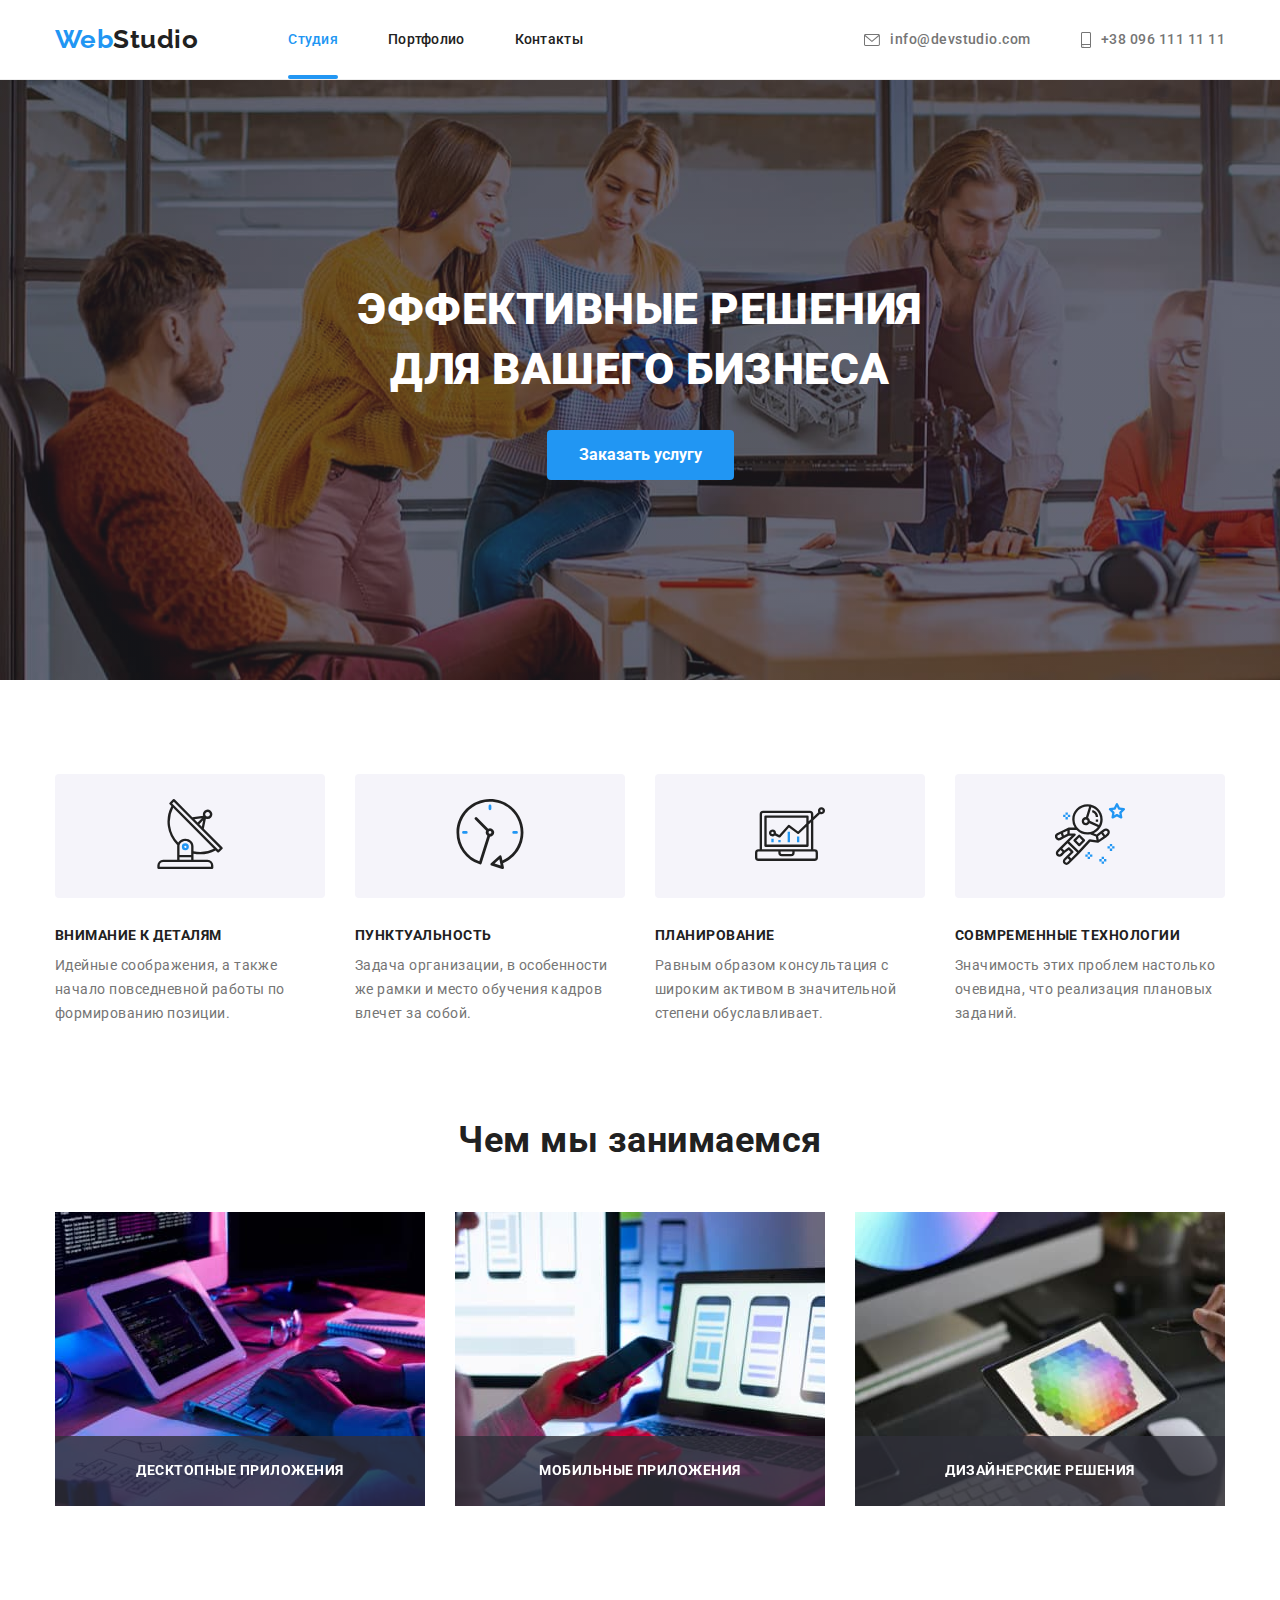
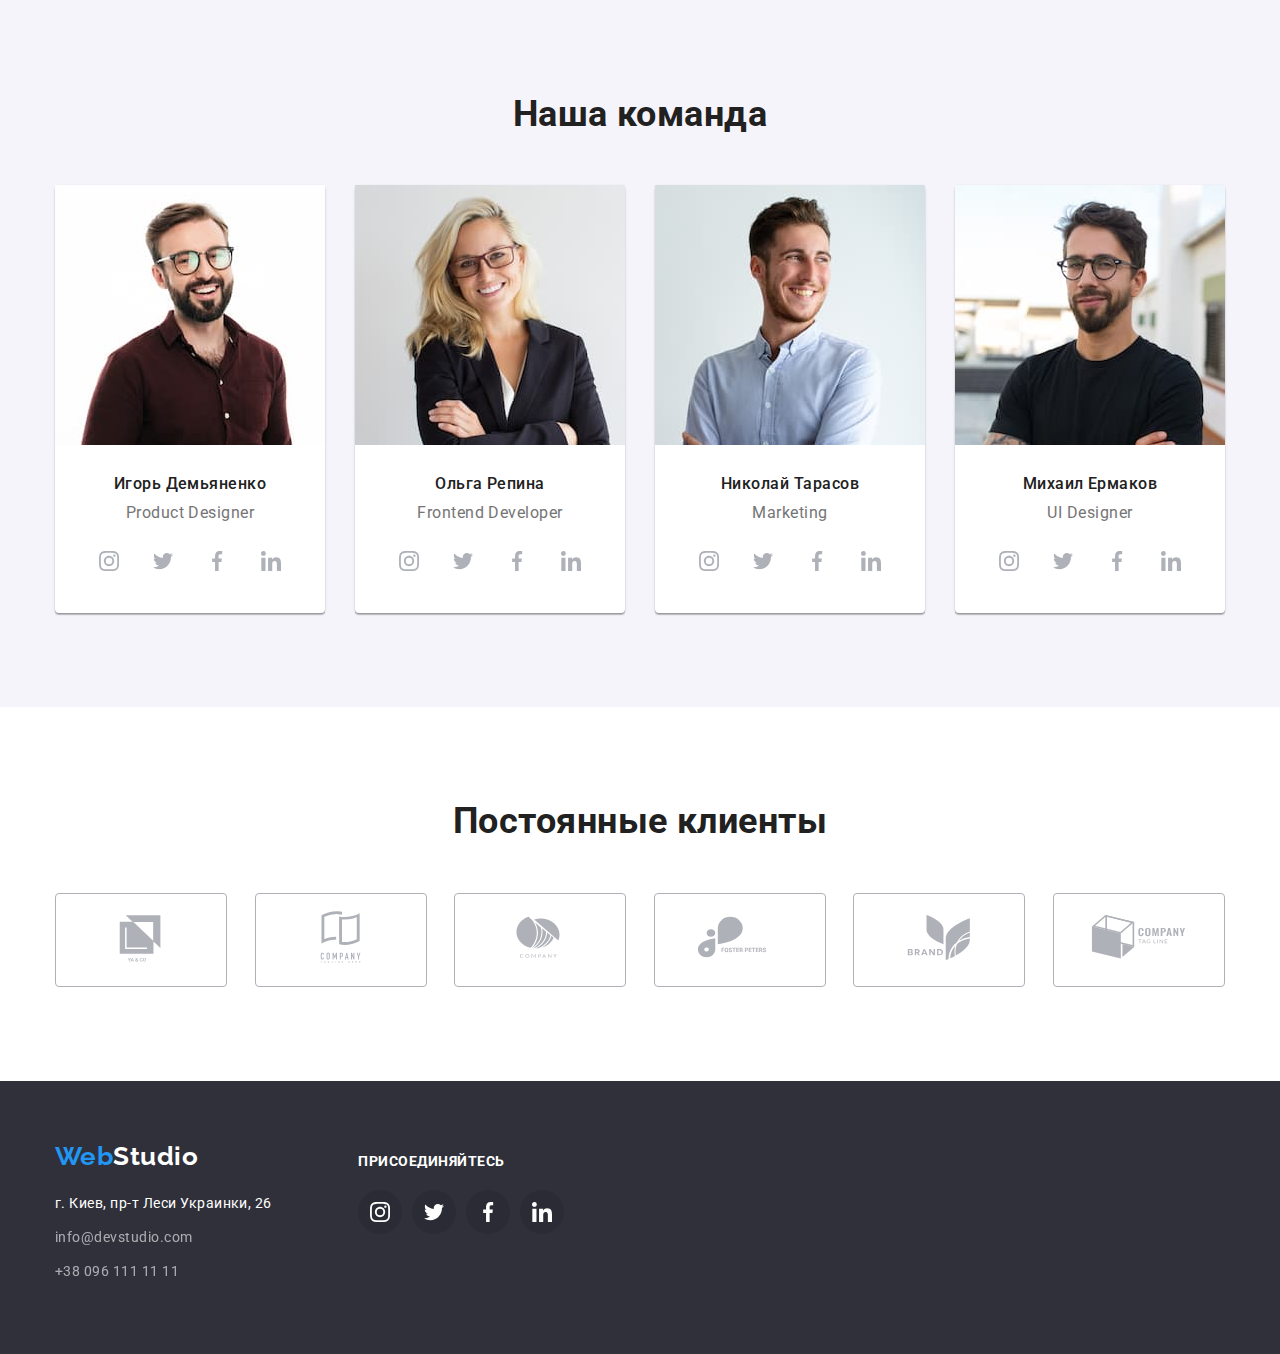
==== index.html @ bab75b51 "first save" ====
<!DOCTYPE html>
<html lang="en">
  <head>
    <meta charset="UTF-8" />
    <meta http-equiv="X-UA-Compatible" content="IE=edge" />
    <meta name="viewport" content="width=device-width, initial-scale=1.0" />
    <title>WebStudio</title>
    <link
      rel="stylesheet"
      href="https://cdnjs.cloudflare.com/ajax/libs/modern-normalize/1.0.0/modern-normalize.css"
    />
    <link rel="preconnect" href="https://fonts.gstatic.com" />
    <link
      href="https://fonts.googleapis.com/css2?family=Raleway:wght@700&family=Roboto:wght@400;500;700;900&display=swap"
      rel="stylesheet"
    />
    <link rel="stylesheet" href="./css/styles.css" />
  </head>

  <body>
    <!--головна частина-->
    <header class="header-line">
      <div class="container main-menu">
        <a class="logo" href="#"><span class="web">Web</span>Studio</a>
        <nav class="menu">
          <ul class="list">
            <li class="item">
              <a href="./index.html" class="link active">Студия</a>
            </li>
            <li class="item">
              <a href="./portfolio.html" class="link">Портфолио</a>
            </li>
            <li class="item"><a href="#" class="link">Контакты</a></li>
          </ul>
        </nav>
        <div class="auth-menu">
          <ul class="list">
            <li class="item contact-icon">
              <a href="mailto:info@devstudio.com" class="contacts">
                <svg class="mail-icon">
                <use href="./img/icons.svg#mail"></use>
              </svg>
                info@devstudio.com</a
              >
            </li>
            <li class="item contact-icon">
              <a href="tel:+380961111111" class="contacts">
                <svg class="phone-icon">
                <use href="./img/icons.svg#smartphone"></use>
              </svg>
                +38 096 111 11 11</a
              >
            </li>
          </ul>
        </div>
      </div>
    </header>
    <!--основний блок-->
    <main>
      <section class="business">
        <div class="container ">
          <h1 class="business-title">
            Эффективные решения<br />для вашего бизнеса
          </h1>
          <button data-modal-open type="button" class="button">Заказать услугу</button>
          <div class="backdrop is-hidden" data-modal>
            <div class="modal">
              <button data-modal-close class="modal-button">
              <svg class="modal-icon">
                <use href="./img/icons.svg#icon-close"></use>
              </svg>
            </button>
            </div>
          </div>
        </div>
      </section>
      <section class="section specifics">
        <div class="container">
          <ul class="list">
            <li class="item">
              <div class="specifics-block">
                <svg class="specifics-icon">
                  <use href="./img/icons.svg#antenna-1"></use>
                </svg>
              </div>
              <h3 class="specifics-title">Внимание к деталям</h3>
              <p class="specifics-subtext">
                Идейные соображения, а также начало повседневной работы по
                формированию позиции.
              </p>
            </li>
            <li class="item">
              <div class="specifics-block">
                <svg class="specifics-icon">
                  <use href="./img/icons.svg#clock-1"></use>
                </svg>
              </div>
              <h3 class="specifics-title">Пунктуальность</h3>
              <p class="specifics-subtext">
                Задача организации, в особенности же рамки и место обучения
                кадров влечет за собой.
              </p>
            </li>
            <li class="item">
              <div class="specifics-block">
                <svg class="specifics-icon">
                  <use href="./img/icons.svg#diagram-1"></use>
                </svg>
              </div>
              <h3 class="specifics-title">Планирование</h3>
              <p class="specifics-subtext">
                Равным образом консультация с широким активом в значительной
                степени обуславливает.
              </p>
            </li>
            <li class="item">
              <div class="specifics-block">
                <svg class="specifics-icon">
                  <use href="./img/icons.svg#astronaut1"></use>
                </svg>
              </div>
              <h3 class="specifics-title">Совмременные технологии</h3>
              <p class="specifics-subtext">
                Значимость этих проблем настолько очевидна, что реализация
                плановых заданий.
              </p>
            </li>
          </ul>
        </div>
      </section>
      <!-- Чем занимаемся -->
      <section class="section">
        <div class="container">
          <h2 class="subhead">Чем мы занимаемся</h2>
          <ul class="list activity">
            <li class="item activity-block">
              <a href="#" class="link ">
                <img src="./img/studio/img.jpg" alt="pc" width="370" />
                <p class="activity-content">Десктопные приложения</p>
              </a>
            </li>
            <li class="item activity-block">
              <a href="#"
                ><img src="./img/studio/img(1).jpg" alt="smart" width="370" />
                <p class="activity-content">Мобильные приложения</p>
              </a>
            </li>
            <li class="item activity-block">
              <a href="#"
                ><img src="./img/studio/img(2).jpg" alt="ipad" width="370" />
                <p class="activity-content">Дизайнерские решения</p>
              </a>
            </li>
          </ul>
        </div>
      </section>
      <!--команда-->
      <section class="section team">
        <div class="container">
          <h2 class="subhead">Наша команда</h2>
          <ul class="list">
            <li class="item">
              <img
                src="./img/studio/gosha.jpg"
                alt="Игорь Демьяненко"
                width="270"
              />
              <h3 class="name-player">Игорь Демьяненко</h3>
              <p class="profession">Product Designer</p>
              <ul class="list team-network">
                <li class="player-network">
                  <a href="#" class="link-icon">
                    <svg class="icon-network">
                      <use href="./img/icons.svg#instagram"></use>
                    </svg>
                  </a>
                </li>
                <li class="player-network">
                  <a href="#" class="link-icon">
                    <svg class="icon-network">
                      <use href="./img/icons.svg#twitter"></use>
                    </svg>
                  </a>
                </li>
                <li class="player-network">
                  <a href="#" class="link-icon">
                    <svg class="icon-network">
                      <use href="./img/icons.svg#facebook"></use>
                    </svg>
                  </a>
                </li>
                <li class="player-network">
                  <a href="#" class="link-icon">
                    <svg class="icon-network">
                      <use href="./img/icons.svg#linkedin"></use>
                    </svg>
                    </a>
                </li>
              </ul>
            </li>
            <li class="item">
              <img src="./img/studio/olga.jpg" alt="Ольга Репина" width="270" />
              <h3 class="name-player">Ольга Репина</h3>
              <p class="profession">Frontend Developer</p>
              <ul class="list team-network">
                <li class="player-network">
                  <a href="#" class="link-icon">
                    <svg class="icon-network">
                      <use href="./img/icons.svg#instagram"></use>
                    </svg>
                  </a>
                </li>
                <li class="player-network">
                  <a href="#" class="link-icon">
                    <svg class="icon-network">
                      <use href="./img/icons.svg#twitter"></use>
                    </svg>
                  </a>
                </li>
                <li class="player-network">
                  <a href="#" class="link-icon">
                    <svg class="icon-network">
                      <use href="./img/icons.svg#facebook"></use>
                    </svg>
                  </a>
                </li>
                <li class="player-network">
                  <a href="#" class="link-icon">
                    <svg class="icon-network">
                      <use href="./img/icons.svg#linkedin"></use>
                    </svg>
                    </a>
                </li>
              </ul>
            </li>
            <li class="item">
              <img
                src="./img/studio/nikolay.jpg"
                alt="Николай Тарасов"
                width="270"
              />
              <h3 class="name-player">Николай Тарасов</h3>
              <p class="profession">Marketing</p>
              <ul class="list team-network">
                <li class="player-network">
                  <a href="#" class="link-icon">
                    <svg class="icon-network">
                      <use href="./img/icons.svg#instagram"></use>
                    </svg>
                  </a>
                </li>
                <li class="player-network">
                  <a href="#" class="link-icon">
                    <svg class="icon-network">
                      <use href="./img/icons.svg#twitter"></use>
                    </svg>
                  </a>
                </li>
                <li class="player-network">
                  <a href="#" class="link-icon">
                    <svg class="icon-network">
                      <use href="./img/icons.svg#facebook"></use>
                    </svg>
                  </a>
                </li>
                <li class="player-network">
                  <a href="#" class="link-icon">
                    <svg class="icon-network">
                      <use href="./img/icons.svg#linkedin"></use>
                    </svg>
                    </a>
                </li>
              </ul>
            </li>
            <li class="item">
              <img
                src="./img/studio/mikhail.jpg"
                alt="Михаил Ермаков"
                width="270"
              />
              <h3 class="name-player">Михаил Ермаков</h3>
              <p class="profession">UI Designer</p>
              <ul class="list team-network">
                <li class="player-network">
                  <a href="#" class="link-icon">
                    <svg class="icon-network">
                      <use href="./img/icons.svg#instagram"></use>
                    </svg>
                  </a>
                </li>
                <li class="player-network">
                  <a href="#" class="link-icon">
                    <svg class="icon-network">
                      <use href="./img/icons.svg#twitter"></use>
                    </svg>
                  </a>
                </li>
                <li class="player-network">
                  <a href="#" class="link-icon">
                    <svg class="icon-network">
                      <use href="./img/icons.svg#facebook"></use>
                    </svg>
                  </a>
                </li>
                <li class="player-network">
                  <a href="#" class="link-icon">
                    <svg class="icon-network">
                      <use href="./img/icons.svg#linkedin"></use>
                    </svg>
                    </a>
                </li>
              </ul>
            </li>
          </ul>
        </div>
      </section>
      <!-- парнтеры -->
      <section class="section">
        <h2 class="subhead">Постоянные клиенты</h2>
        <div class="container">
          <ul class="list partners">
            <li class="partners-box">
              <a href="#" class="partners-link-icon">
                <svg class="partners-icon">
                  <use href="./img/icons.svg#yaco"></use>
                </svg>
              </a>
            </li>
            <li class="partners-box">
              <a href="#" class="partners-link-icon">
                <svg class="partners-icon">
                  <use href="./img/icons.svg#companytag"></use>
                </svg>
              </a>
            </li>
            <li class="partners-box">
              <a href="#" class="partners-link-icon">
                <svg class="partners-icon">
                  <use href="./img/icons.svg#company"></use>
                </svg>
              </a>
            </li>
            <li class="partners-box">
              <a href="#" class="partners-link-icon">
                <svg class="partners-icon">
                  <use href="./img/icons.svg#foster"></use>
                </svg>
              </a>
            </li>
            <li class="partners-box">
              <a href="#" class="partners-link-icon">
                <svg class="partners-icon">
                  <use href="./img/icons.svg#brand"></use>
                </svg>
              </a>
            </li>
            <li class="partners-box">
              <a href="#" class="partners-link-icon">
                <svg class="partners-icon">
                  <use href="./img/icons.svg#tagline"></use>
                </svg>
              </a>
            </li>
          </ul>
        </div>
      </section>
    </main>
    <footer class="footer">
      <div class="container">
        <div class="footer-address">
        <a class="logo" href="#"
          ><span class="web">Web</span><span class="studio">Studio</span>
        </a>
        <address class="address">
          <p>г. Киев, пр-т Леси Украинки, 26</p>
        </address>
        <ul class="list">
          <li class="item">
            <a href="mailto:info@devstudio.com" class="footer-contacts"
              >info@devstudio.com</a
            >
          </li>
          <li class="item">
            <a href="tel:+380961111111" class="footer-contacts"
              >+38 096 111 11 11</a
            >
          </li>
        </ul>
      </div>
      <div class="footer-icon">
        <h5 class="footer-subhead">Присоединяйтесь</h3>
          <ul class="list footer-network">
            <li class="footer-box">
              <a href="#" class="footer-link-icon">
            <svg class="icon-network">
              <use href="./img/icons.svg#instagram"></use>
            </svg>
          </a>
            </li>
            <li class="footer-box">
              <a href="#" class="footer-link-icon">
            <svg class="icon-network">
              <use href="./img/icons.svg#twitter"></use>
            </svg>
          </a>
            </li>
            <li class="footer-box">
              <a href="#" class="footer-link-icon">
            <svg class="icon-network">
              <use href="./img/icons.svg#facebook"></use>
            </svg>
          </a>
            </li>
            <li class="footer-box">
              <a href="#" class="footer-link-icon">
            <svg class="footer-icon-network">
              <use href="./img/icons.svg#linkedin"></use>
            </svg>
          </a>
            </li>
          </ul>
         </div>
      </div>
    </footer>
    <script src="./js/modal.js"></script>
  </body>
</html>
---- css/styles.css ----
:root {
  --primary-text-color: #212121;
  --secondary-text-color: #757575;
  --third-color: #2196f3;
  --auxiliary-color: #f5f4fa;
  --background-color: #2f303a;
  --cheaf-color: #ffffff;
  --header-line: #eeeeee;
  --box-shadow: 0px 1px 3px rgba(0, 0, 0, 0.12), 0px 1px 1px rgba(0, 0, 0, 0.14),
    0px 2px 1px rgba(0, 0, 0, 0.2);
  --icons-color: #afb1b8;
}
body {
  background-color: var(--cheaf-color);
  color: var(--primary-text-color);
  font-family: Roboto, sans-serif;
  letter-spacing: 0.03em;
}
h1,
h2,
h3,
h4,
h5,
p {
  padding: 0;
  margin: 0;
}
img {
  display: block;
}
.header-line {
  border-bottom: 1px solid var(--header-line);
  padding-top: 24px;
  padding-bottom: 24px;
}
.list {
  padding: 0;
  margin: 0;
  list-style: none;
}
.container {
  padding-right: 15px;
  padding-left: 15px;
  width: 1200px;
  margin: 0 auto;

  /* outline: 2px solid red; */
}
/* heder */
.main-menu {
  display: flex;
  align-items: center;
}
.logo {
  margin-right: 90px;
  font-family: Raleway, sans-serif;
  color: var(--primary-text-color);
  font-size: 26px;
  font-weight: 700;
  line-height: 1.2;
  text-decoration: none;
}
.web {
  color: var(--third-color);
}
.menu .list,
.auth-menu .list {
  display: flex;
}
.menu .item,
.auth-menu .item:not(:last-child) {
  margin-right: 50px;
}

.auth-menu {
  margin-left: auto;
}
.menu .link {
  position: relative;
  padding-bottom: 32px;

  color: var(--primary-text-color);
  font-weight: 500;
  font-size: 14px;
  line-height: 1.14;
  letter-spacing: 0.02em;
  text-decoration: none;

  transition: color 250ms cubic-bezier(0.4, 0, 0.2, 1);
}
.menu .link:hover,
.menu .link:focus {
  color: var(--third-color);
}
.menu .active {
  color: var(--third-color);
}

.menu .active::after {
  display: block;
  position: absolute;
  bottom: 0;
  left: 0px;

  content: "";
  width: 100%;
  height: 4px;
  background-color: var(--third-color);
  border-radius: 2px;
}
.contacts {
  display: flex;
  align-items: center;
  color: var(--secondary-text-color);
  font-weight: 500;
  font-size: 14px;
  line-height: 1.14;
  letter-spacing: 0.02;
  text-decoration: none;
  transition: color 250ms cubic-bezier(0.4, 0, 0.2, 1);
}
.contacts:hover,
.contacts:focus {
  color: var(--third-color);
}
.contact-icon {
  display: flex;
  fill: var(--secondary-text-color);
}
.mail-icon {
  display: block;
  margin-right: 10px;
  width: 16px;
  height: 12px;
}
.phone-icon {
  display: block;
  margin-right: 10px;
  width: 10px;
  height: 16px;
}
.contact-icon .contacts:hover,
.contact-icon .contacts:focus {
  fill: var(--third-color);
}
/* Footer end */
/* main section */
/* Business section */
.business {
  padding-top: 200px;
  padding-bottom: 200px;
  background-color: var(--background-color);
  text-align: center;
  background-image: linear-gradient(
      rgba(47, 48, 58, 0.4),
      rgba(47, 48, 58, 0.4)
    ),
    url("../img/studio/hero.jpg");
  background-size: cover;
  max-width: 1600px;
  margin: auto;
}
.business-title {
  color: var(--cheaf-color);
  font-weight: 900;
  font-size: 44px;
  line-height: 1.36;
  text-transform: uppercase;
  padding-bottom: 30px;
}
.backdrop {
  position: fixed;
  top: 0;
  left: 0;
  width: 100%;
  height: 100%;
  background-color: rgba(0, 0, 0, 0.2);
}
.backdrop.is-hidden {
  opacity: 0;
  pointer-events: none;
}
.modal {
  position: absolute;
  top: 50%;
  left: 50%;
  transform: translate(-50%, -50%);
  min-width: 300px;
  min-height: 200px;
  background-color: var(--cheaf-color);
}
.modal-icon {
  display: block;
  width: 18px;
  height: 18px;
}
.modal-button {
  position: absolute;
  top: 0;
  left: 100%;
  transform: translateX(-100%);
  cursor: pointer;

  padding: 6px;
  border-radius: 50%;
  text-align: center;
  background-color: var(--cheaf-color);
  border-color: rgba(0, 0, 0, 0.1);
}
.button {
  padding: 10px 32px;
  color: var(--cheaf-color);
  background-color: var(--third-color);
  font-weight: 700;
  font-size: 16px;
  line-height: 1.87;
  cursor: pointer;
  border: none;
  border-radius: 4px;
}
/* Business section end */
.section {
  padding-top: 94px;
  padding-bottom: 94px;
}
.section ul {
  display: flex;
}

.section .item:not(:last-child) {
  margin-right: 30px;
}
/* Specifics */
.specifics {
  margin-bottom: -94px;
}
.specifics-block {
  display: block;
  background-color: var(--auxiliary-color);
  text-align: center;
  border-radius: 4px;
  padding: 25px 100px;
  margin-bottom: 30px;
}
.specifics-icon {
  width: 70px;
  height: 70px;
}

.specifics-title {
  padding-bottom: 10px;
  font-size: 14px;
  line-height: 1.14;
  text-transform: uppercase;
}
.specifics-subtext {
  color: var(--secondary-text-color);
  font-size: 14px;
  line-height: 1.71;
}
/* Specifics end */
/* Activity section */
.activity .link {
  margin: 0;
  padding: 0;
  text-decoration: none;
}
.activity {
}
.activity-block {
  position: relative;
}
.activity-content {
  display: block;
  position: absolute;
  bottom: 0;
  left: 0;
  width: 100%;

  background-color: rgba(47, 48, 58, 0.8);
  color: var(--cheaf-color);
  font-weight: 700;
  font-size: 14px;
  line-height: 1.14;

  text-transform: uppercase;
  text-align: center;
  padding-top: 27px;
  padding-bottom: 27px;
}

.subhead {
  font-size: 36px;
  line-height: 1.16;
  text-align: center;
  margin-bottom: 50px;
}
/* Team */
.team {
  background-color: var(--auxiliary-color);
}
.team .item {
  background-color: var(--cheaf-color);
  box-shadow: var(--box-shadow);

  border-radius: 4px;
}

.name-player {
  padding-top: 30px;
  padding-bottom: 10px;
  font-weight: 500;
  font-size: 16px;
  line-height: 1.18;
  text-align: center;
}
.profession {
  padding-bottom: 16px;

  color: var(--secondary-text-color);
  font-size: 16px;
  line-height: 1.18;
  text-align: center;
}
.team-network {
  margin-left: 32px;
  margin-right: 32px;
  margin-bottom: 30px;
  justify-content: space-between;
}
.player-network {
  display: flex;
}

.icon-network {
  width: 20px;
  height: 20px;
  margin: 12px;
}
.player-network .link-icon:hover,
.player-network .link-icon:focus {
  background-color: var(--third-color);
  fill: var(--cheaf-color);
}
.link-icon {
  display: block;
  text-decoration: none;
  width: 44px;
  height: 44px;
  border-radius: 50%;
  fill: var(--icons-color);
  transition: background-color 250ms cubic-bezier(0.4, 0, 0.2, 1),
    fill 250ms cubic-bezier(0.4, 0, 0.2, 1);
}

/* Team end */
/* Partners */
.partners {
  justify-content: space-between;
}
.partners-box {
  border: 1px solid var(--icons-color);
  border-radius: 4px;
}
.partners-icon {
  width: 106px;
  height: 60px;
}
.partners-box .partners-link-icon:hover,
.partners-box .partners-link-icon:focus {
  fill: var(--third-color);
}
.partners-link-icon {
  display: block;
  text-decoration: none;
  fill: var(--icons-color);
  padding: 14px 32px;
  transition: fill 250ms cubic-bezier(0.4, 0, 0.2, 1);
}
/* END partners */
/* footer */
.footer {
  background-color: var(--background-color);
}
.footer .container {
  display: flex;
  padding-top: 60px;
  padding-bottom: 60px;
}
.footer-adderess {
}
.footer .item {
  padding-bottom: 10px;
}
.footer-contacts {
  color: var(--cheaf-color);
  opacity: 0.6;
  font-size: 14px;
  line-height: 1.71;
  text-decoration: none;
}
.address {
  padding-top: 20px;
  padding-bottom: 10px;
  font-style: normal;
  color: var(--cheaf-color);
  font-size: 14px;
  line-height: 1.71;
  text-decoration: none;
}
.studio {
  color: var(--cheaf-color);
}
.footer-icon {
  margin-top: 12px;
  margin-left: 70px;
}
.footer-subhead {
  color: var(--cheaf-color);
  font-size: 14px;
  line-height: 1.17;
  margin-bottom: 20px;
  text-transform: uppercase;
}
.footer-network {
  display: flex;
  justify-content: space-between;
}
.footer-box {
  width: 44px;
  height: 44px;
  border-radius: 50%;
  background-color: rgba(0, 0, 0, 0.1);
  fill: var(--cheaf-color);
}
.footer-box:not(:last-child) {
  margin-right: 10px;
}
.footer-icon-network {
  width: 20px;
  height: 20px;
  margin: 12px;
}
.footer-link-icon {
  display: block;
  width: 44px;
  height: 44px;
  border-radius: 50%;
  text-decoration: none;
  fill: var(--cheaf-color);
  transition: background-color 250ms cubic-bezier(0.4, 0, 0.2, 1);
}
.footer-box .footer-link-icon:hover,
.footer-box .footer-link-icon:focus {
  background-color: var(--third-color);
}

/*  portfolio */
.filters .container {
  text-align: center;
  padding-bottom: 50px;
}

.name-projects {
  font-size: 18px;
  line-height: 2;
}
.categories-projects {
  color: var(--secondary-text-color);
  font-size: 16px;
  line-height: 1.87;
}
.buttons-portfolio {
  padding: 6px 22px;
  color: var(--primary-text-color);
  background-color: var(--auxiliary-color);
  font-weight: 500;
  font-size: 16px;
  line-height: 1.62;
  cursor: pointer;
  border: none;
  border-radius: 4px;
  transition: background-color 250ms cubic-bezier(0.4, 0, 0.2, 1),
    color 250ms cubic-bezier(0.4, 0, 0.2, 1);
}
.buttons-portfolio:hover,
.buttons-portfolio:focus {
  background-color: var(--third-color);
  color: var(--cheaf-color);
}

.filters-block {
  flex-wrap: wrap;
  flex-basis: calc(100% / 3 - 60px);
  margin-right: -30px;
}
.filters-element {
  margin-bottom: 30px;
  margin-right: 30px;
  transition: box-shadow 250ms cubic-bezier(0.4, 0, 0.2, 1);
}

.filters-photo {
  position: relative;
  display: inline-block;
  overflow: hidden;
}

.filters-subtext {
  position: absolute;
  content: "";
  top: 0;
  left: 0;
  width: 100%;
  height: 100%;

  color: var(--cheaf-color);
  background-color: var(--third-color);
  font-size: 18px;
  line-height: 1.55;
  padding: 63px 24px;
  transform: translateY(100%);
  transition: transform 250ms cubic-bezier(0.4, 0, 0.2, 1);
  opacity: 0;
}

.filters-element:hover .filters-subtext,
.filters-element:focus .filters-subtext {
  opacity: 0.9;
  transform: translateY(0);
}

.filters-element:hover,
.filters-element:focus {
  box-shadow: 0px 1px 1px rgba(0, 0, 0, 0.12), 0px 4px 4px rgba(0, 0, 0, 0.06),
    1px 4px 6px rgba(0, 0, 0, 0.16);
}

.filters-element:nth-last-child(-n + 3) {
  margin-bottom: -30px;
}

.filters-content {
  padding: 20px 24px;
  border-right: 1px solid var(--header-line);
  border-bottom: 1px solid var(--header-line);
  border-left: 1px solid var(--header-line);
}
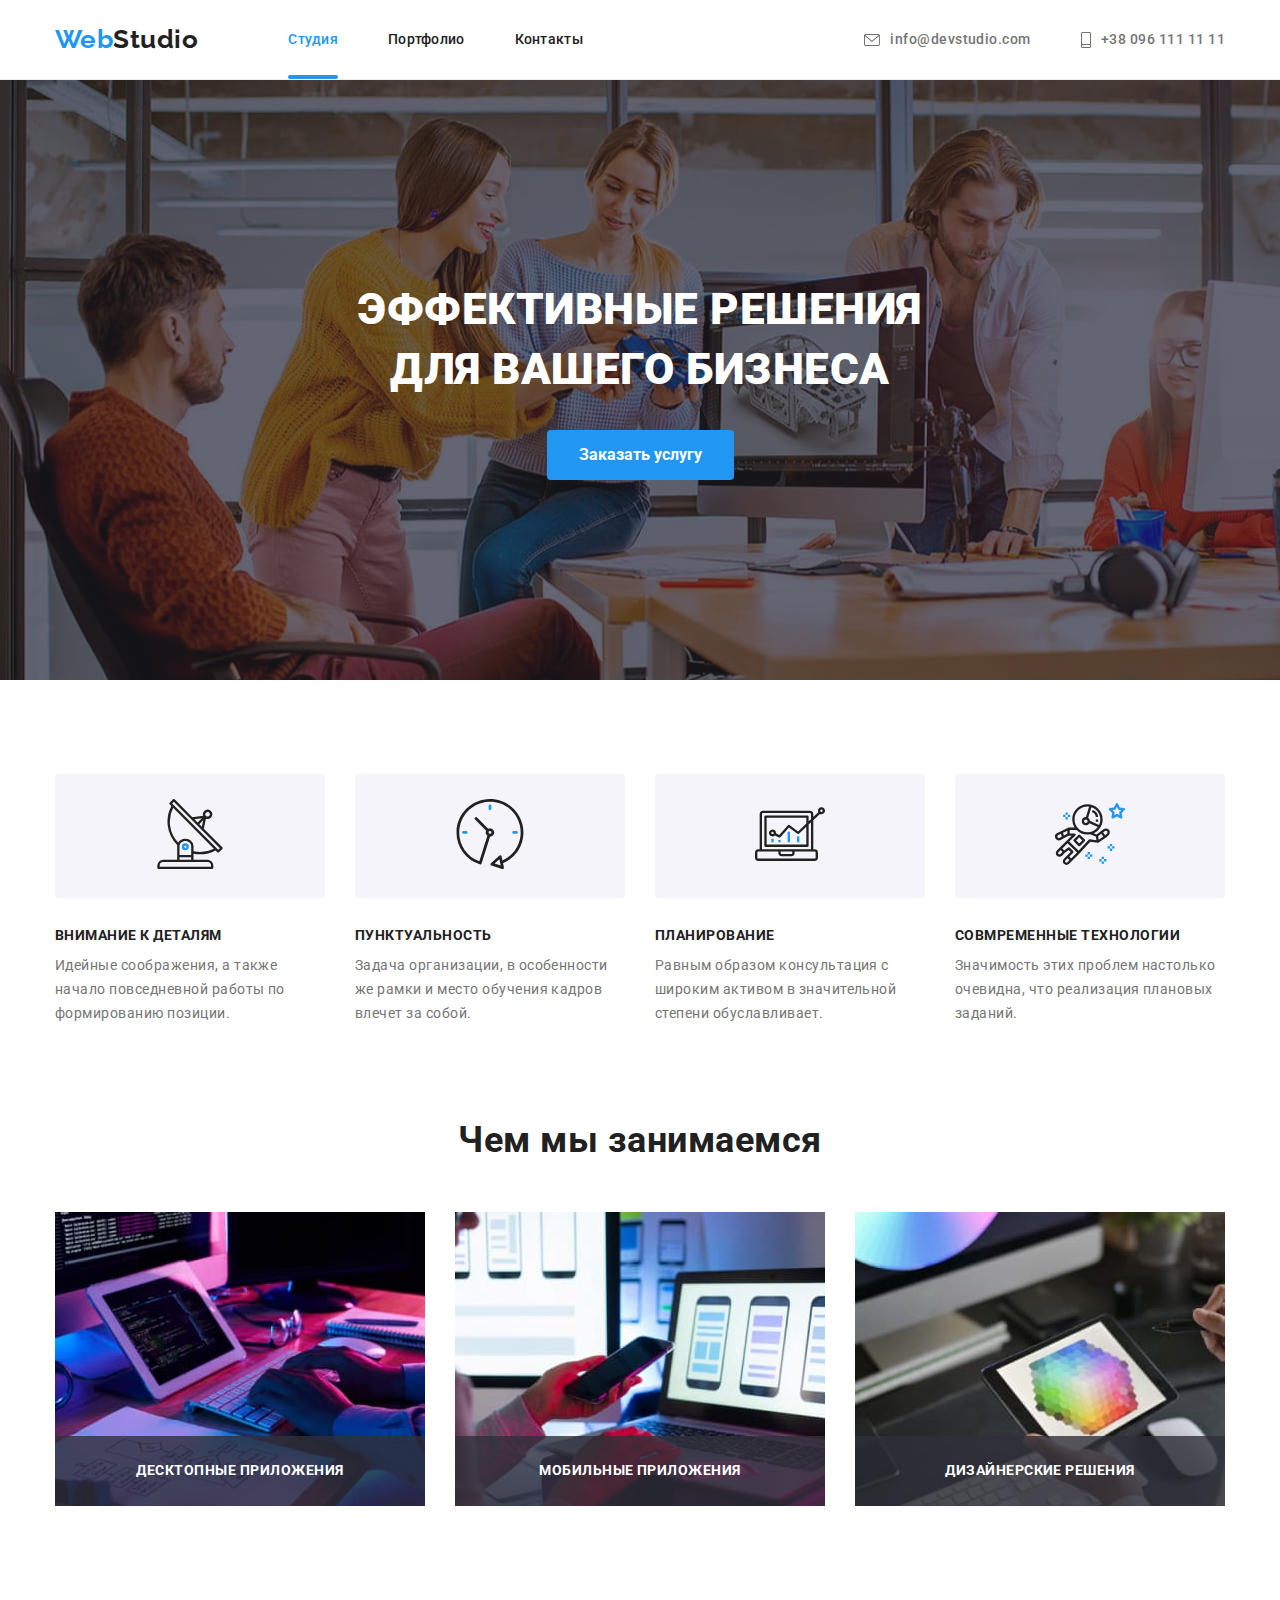
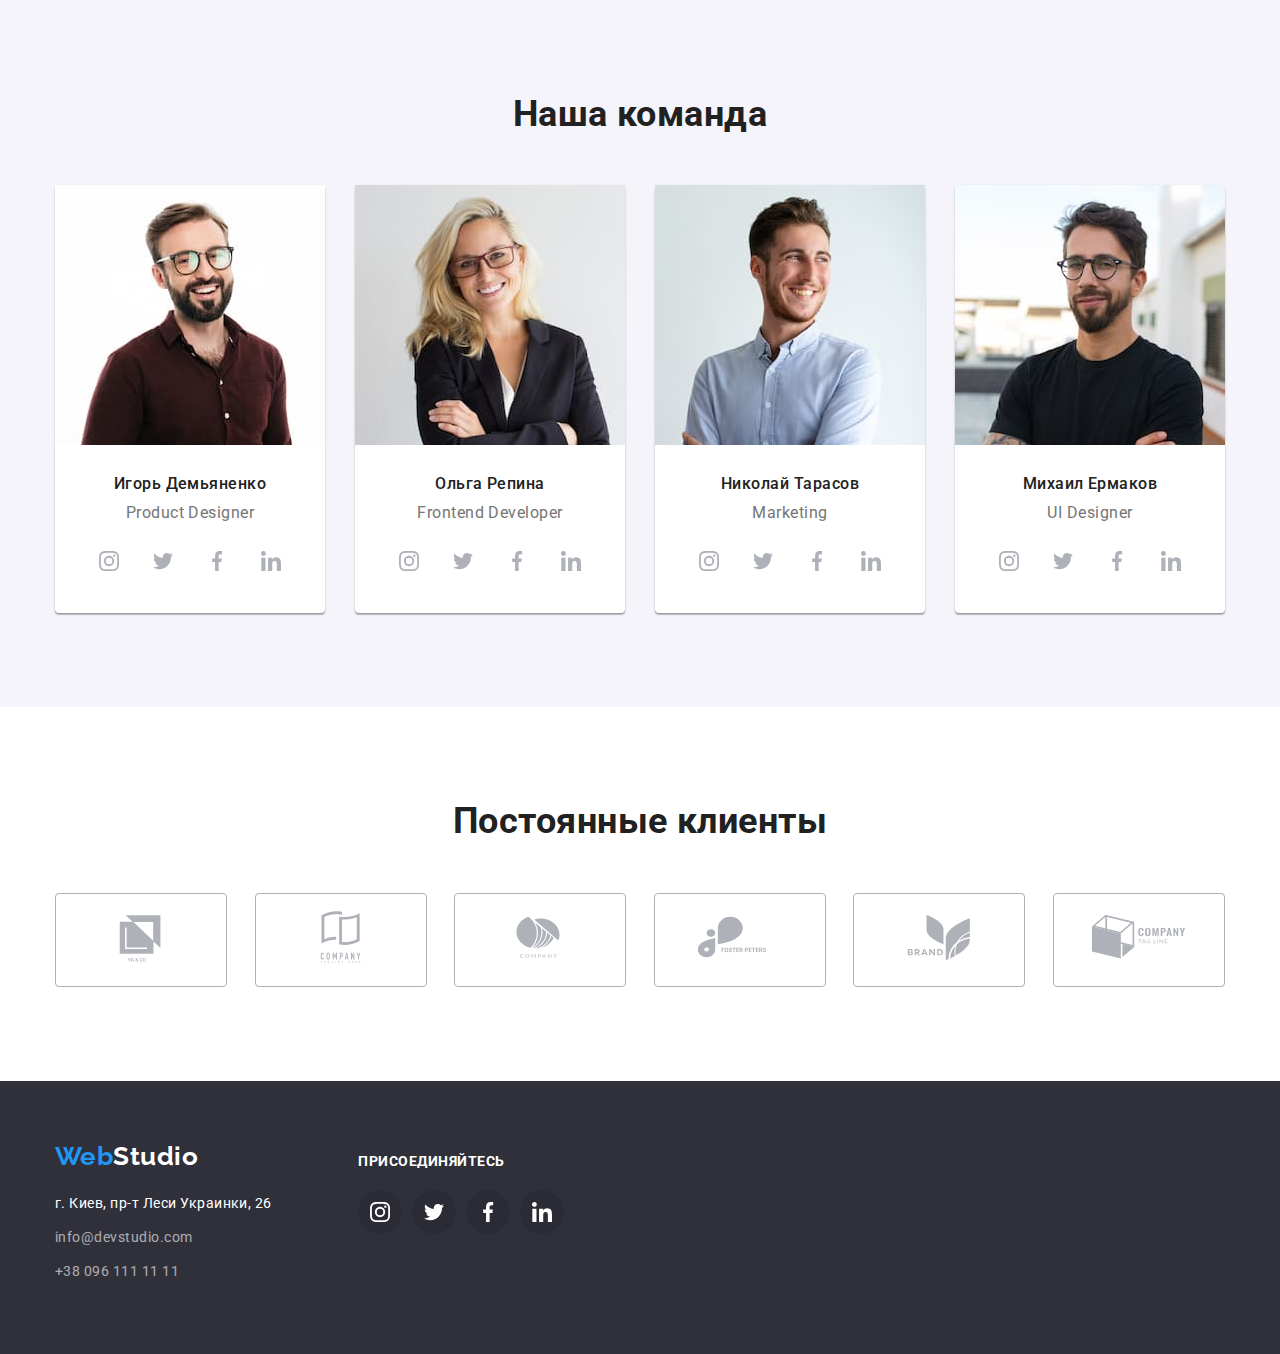
==== commit eaa29f08: "second save" ====
--- a/index.html
+++ b/index.html
@@ -63,15 +63,6 @@
             Эффективные решения<br />для вашего бизнеса
           </h1>
           <button data-modal-open type="button" class="button">Заказать услугу</button>
-          <div class="backdrop is-hidden" data-modal>
-            <div class="modal">
-              <button data-modal-close class="modal-button">
-              <svg class="modal-icon">
-                <use href="./img/icons.svg#icon-close"></use>
-              </svg>
-            </button>
-            </div>
-          </div>
         </div>
       </section>
       <section class="section specifics">
@@ -422,6 +413,16 @@
          </div>
       </div>
     </footer>
+    <!-- Modal Window -->
+    <div class="backdrop is-hidden" data-modal>
+      <div class="modal">
+        <button data-modal-close type="button" class="modal-button">
+          <svg class="modal-icon">
+          <use href="./img/icons.svg#icon-close"></use>
+          </svg>
+        </button>
+      </div>
+    </div>
     <script src="./js/modal.js"></script>
   </body>
 </html>
--- a/css/styles.css
+++ b/css/styles.css
@@ -33,6 +33,7 @@
   padding-top: 24px;
   padding-bottom: 24px;
 }
+
 .list {
   padding: 0;
   margin: 0;
@@ -168,45 +169,7 @@
   text-transform: uppercase;
   padding-bottom: 30px;
 }
-.backdrop {
-  position: fixed;
-  top: 0;
-  left: 0;
-  width: 100%;
-  height: 100%;
-  background-color: rgba(0, 0, 0, 0.2);
-}
-.backdrop.is-hidden {
-  opacity: 0;
-  pointer-events: none;
-}
-.modal {
-  position: absolute;
-  top: 50%;
-  left: 50%;
-  transform: translate(-50%, -50%);
-  min-width: 300px;
-  min-height: 200px;
-  background-color: var(--cheaf-color);
-}
-.modal-icon {
-  display: block;
-  width: 18px;
-  height: 18px;
-}
-.modal-button {
-  position: absolute;
-  top: 0;
-  left: 100%;
-  transform: translateX(-100%);
-  cursor: pointer;
-
-  padding: 6px;
-  border-radius: 50%;
-  text-align: center;
-  background-color: var(--cheaf-color);
-  border-color: rgba(0, 0, 0, 0.1);
-}
+
 .button {
   padding: 10px 32px;
   color: var(--cheaf-color);
@@ -502,7 +465,6 @@
 
 .filters-photo {
   position: relative;
-  display: inline-block;
   overflow: hidden;
 }
 
@@ -521,11 +483,15 @@
   padding: 63px 24px;
   transform: translateY(100%);
   transition: transform 250ms cubic-bezier(0.4, 0, 0.2, 1);
-  opacity: 0;
-}
-
-.filters-element:hover .filters-subtext,
-.filters-element:focus .filters-subtext {
+  overflow: auto;
+}
+.filters-link {
+  text-decoration: none;
+  color: var(--primary-text-color);
+}
+
+.filters-link:hover .filters-subtext,
+.filters-link:focus .filters-subtext {
   opacity: 0.9;
   transform: translateY(0);
 }
@@ -546,3 +512,48 @@
   border-bottom: 1px solid var(--header-line);
   border-left: 1px solid var(--header-line);
 }
+/* Modal window */
+.backdrop {
+  position: fixed;
+  top: 0;
+  left: 0;
+  width: 100%;
+  height: 100%;
+  z-index: 30;
+  background-color: rgba(0, 0, 0, 0.2);
+  transition: opacity 500ms cubic-bezier(0.4, 0, 0.2, 1),
+    visibility 500ms cubic-bezier(0.4, 0, 0.2, 1);
+}
+.backdrop.is-hidden {
+  opacity: 0;
+  visibility: hidden;
+  pointer-events: none;
+}
+.modal {
+  position: absolute;
+  top: 50%;
+  left: 50%;
+  transform: translate(-50%, -50%);
+  min-width: 300px;
+  min-height: 200px;
+  background-color: var(--cheaf-color);
+  border-radius: 4px;
+}
+.modal-icon {
+  display: block;
+  width: 18px;
+  height: 18px;
+}
+.modal-button {
+  position: absolute;
+  top: 8px;
+  right: 8px;
+  cursor: pointer;
+
+  padding: 6px;
+  border-radius: 50%;
+  text-align: center;
+  background-color: var(--cheaf-color);
+  border-color: rgba(0, 0, 0, 0.1);
+}
+/* End Modal window */
